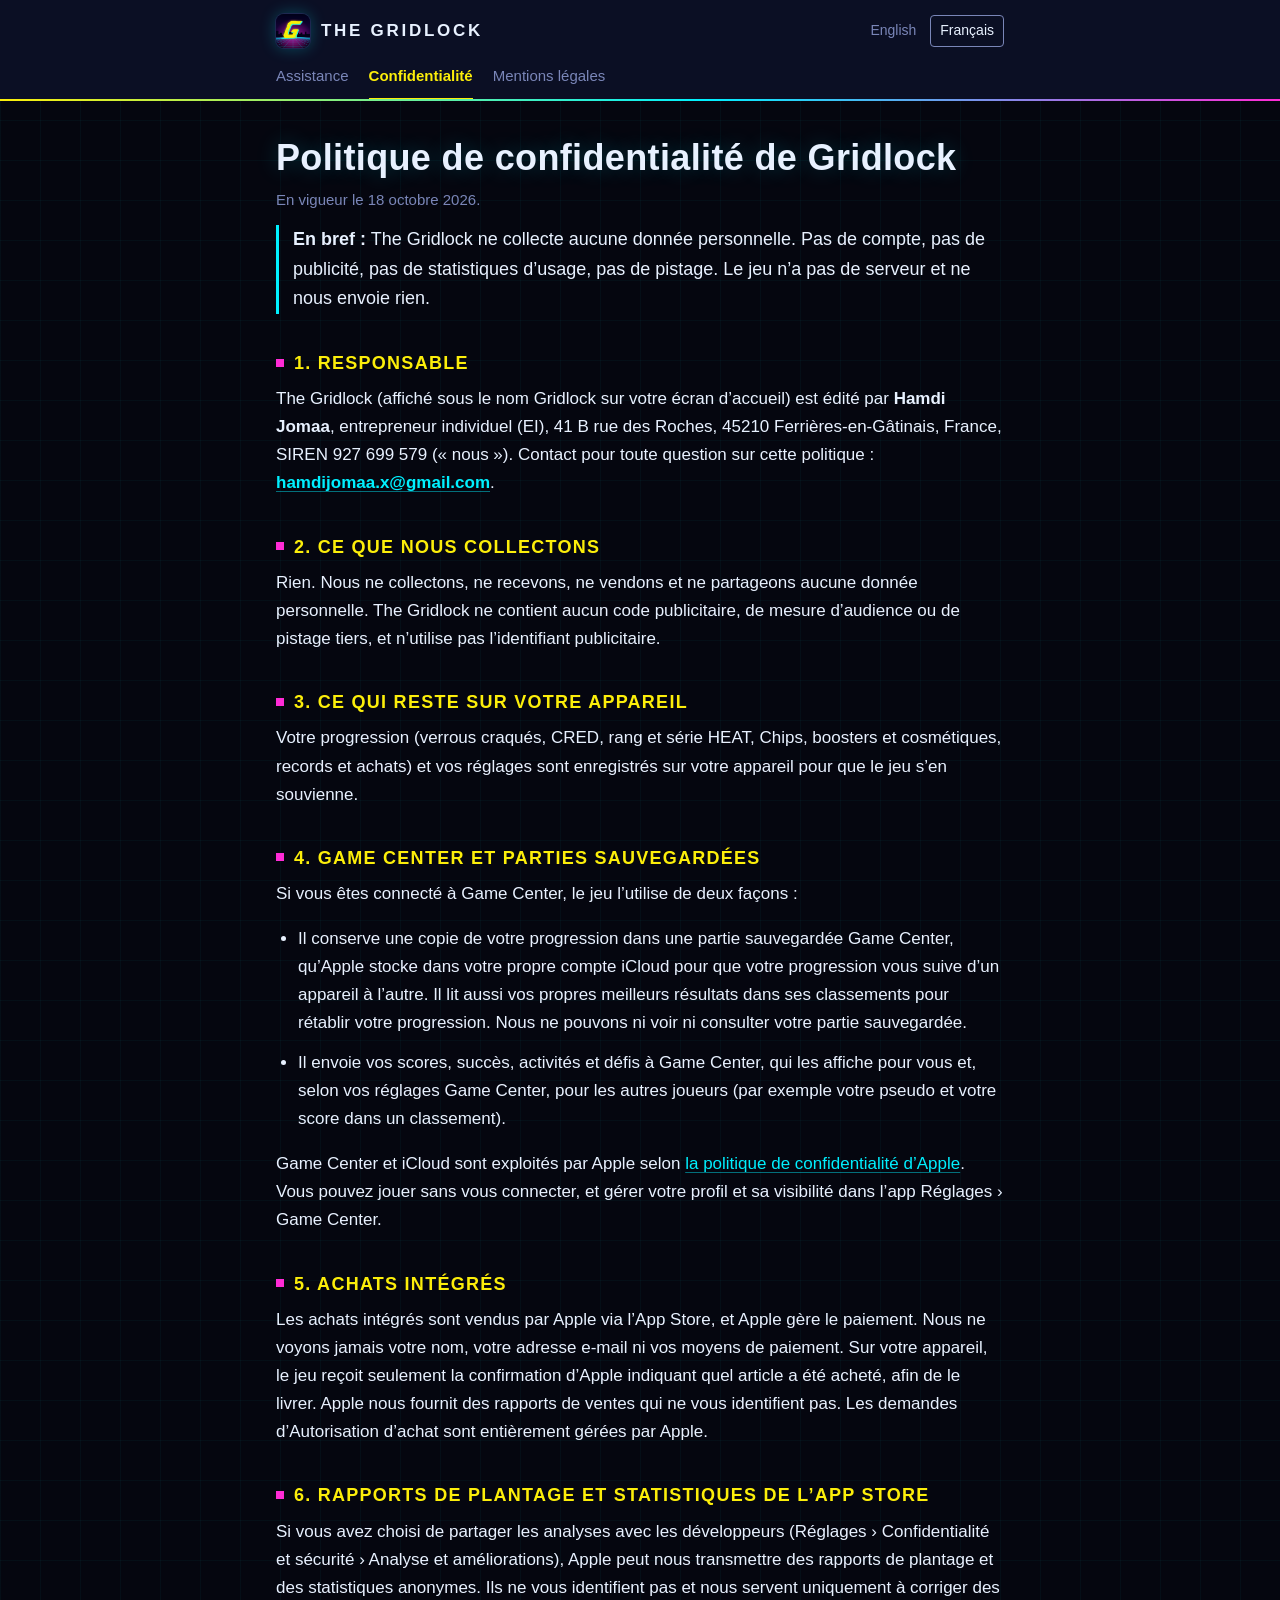
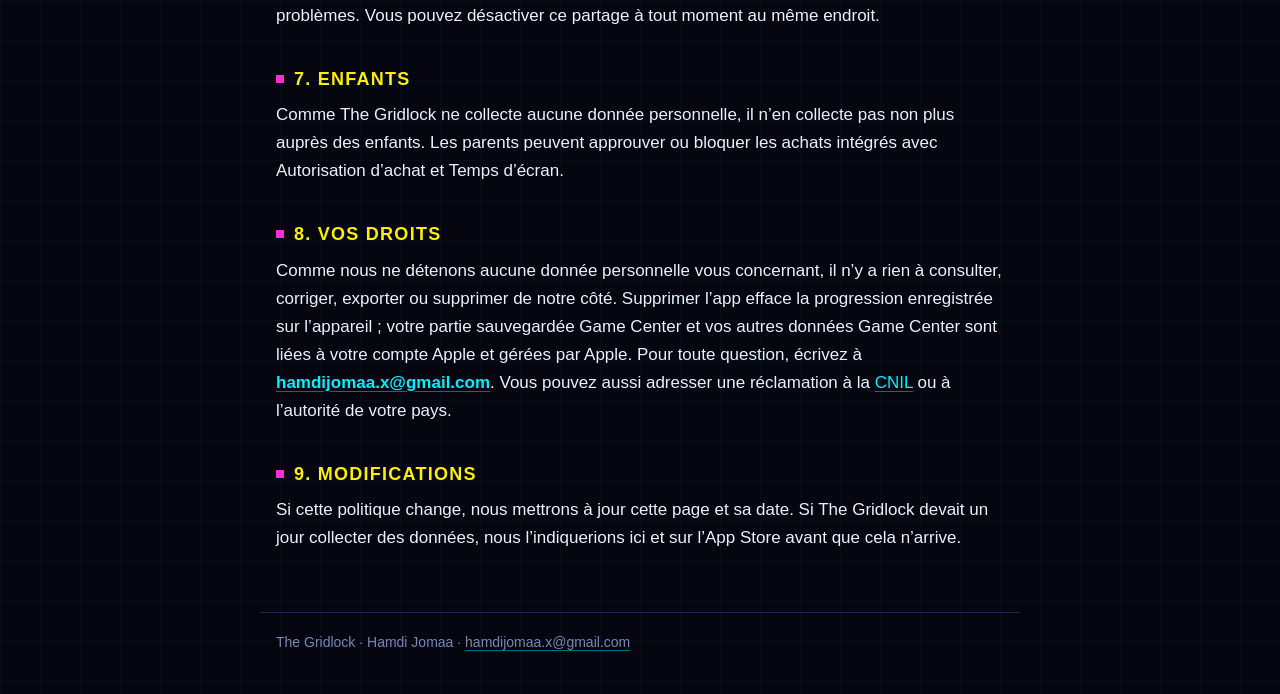
==== fr/privacy.html @ 792bec83 "Gridlock support, privacy policy and legal notice (EN/FR)" ====
<!doctype html>
<html lang="fr" dir="ltr">
<head>
<meta charset="utf-8">
<meta name="viewport" content="width=device-width, initial-scale=1">
<meta name="color-scheme" content="dark">
<meta name="theme-color" content="#0B0F24">
<title>Politique de confidentialité · The Gridlock</title>
<meta name="description" content="The Gridlock ne collecte aucune donnée personnelle : pas de compte, pas de publicité, pas de statistiques d’usage, pas de pistage et pas de serveur.">
<link rel="canonical" href="https://hamdij0maa.github.io/gridlock-legal/fr/privacy.html">
<link rel="alternate" hreflang="en" href="https://hamdij0maa.github.io/gridlock-legal/en/privacy.html">
<link rel="alternate" hreflang="fr" href="https://hamdij0maa.github.io/gridlock-legal/fr/privacy.html">
<link rel="alternate" hreflang="x-default" href="https://hamdij0maa.github.io/gridlock-legal/en/privacy.html">
<link rel="icon" href="../icon.png">
<link rel="stylesheet" href="../style.css">
</head>
<body>
<header>
<div class="bar"><a class="brand" href="support.html"><img src="../icon.png" alt="">The Gridlock</a>
<nav class="lang" aria-label="Language / Langue"><a href="../en/privacy.html" lang="en" hreflang="en">English</a><a href="../fr/privacy.html" lang="fr" hreflang="fr" aria-current="true">Français</a></nav></div>
<nav class="docs" aria-label="Pages"><a href="support.html">Assistance</a><a href="privacy.html" aria-current="page">Confidentialité</a><a href="legal-notice.html">Mentions légales</a></nav>
</header>
<main>
<h1 id="top">Politique de confidentialité de Gridlock</h1>
<p class="date">En vigueur le 18 octobre 2026.</p>
<p class="lead"><strong>En bref :</strong> The Gridlock ne collecte aucune donnée personnelle. Pas de compte, pas de publicité, pas de statistiques d’usage, pas de pistage. Le jeu n’a pas de serveur et ne nous envoie rien.</p>

<h2 id="1-who-is-responsible">1. Responsable</h2>
<p>The Gridlock (affiché sous le nom Gridlock sur votre écran d’accueil) est édité par <strong>Hamdi Jomaa</strong>, entrepreneur individuel (EI), 41 B rue des Roches, 45210 Ferrières-en-Gâtinais, France, SIREN 927 699 579 (« nous »). Contact pour toute question sur cette politique : <strong><a href="mailto:hamdijomaa.x@gmail.com">hamdijomaa.x@gmail.com</a></strong>.</p>

<h2 id="2-what-we-collect">2. Ce que nous collectons</h2>
<p>Rien. Nous ne collectons, ne recevons, ne vendons et ne partageons aucune donnée personnelle. The Gridlock ne contient aucun code publicitaire, de mesure d’audience ou de pistage tiers, et n’utilise pas l’identifiant publicitaire.</p>

<h2 id="3-on-your-device">3. Ce qui reste sur votre appareil</h2>
<p>Votre progression (verrous craqués, CRED, rang et série HEAT, Chips, boosters et cosmétiques, records et achats) et vos réglages sont enregistrés sur votre appareil pour que le jeu s’en souvienne.</p>

<h2 id="4-game-center">4. Game Center et parties sauvegardées</h2>
<p>Si vous êtes connecté à Game Center, le jeu l’utilise de deux façons :</p>
<ul>
<li>Il conserve une copie de votre progression dans une partie sauvegardée Game Center, qu’Apple stocke dans votre propre compte iCloud pour que votre progression vous suive d’un appareil à l’autre. Il lit aussi vos propres meilleurs résultats dans ses classements pour rétablir votre progression. Nous ne pouvons ni voir ni consulter votre partie sauvegardée.</li>
<li>Il envoie vos scores, succès, activités et défis à Game Center, qui les affiche pour vous et, selon vos réglages Game Center, pour les autres joueurs (par exemple votre pseudo et votre score dans un classement).</li>
</ul>
<p>Game Center et iCloud sont exploités par Apple selon <a href="https://www.apple.com/fr/legal/privacy/">la politique de confidentialité d’Apple</a>. Vous pouvez jouer sans vous connecter, et gérer votre profil et sa visibilité dans l’app Réglages › Game Center.</p>

<h2 id="5-purchases">5. Achats intégrés</h2>
<p>Les achats intégrés sont vendus par Apple via l’App Store, et Apple gère le paiement. Nous ne voyons jamais votre nom, votre adresse e-mail ni vos moyens de paiement. Sur votre appareil, le jeu reçoit seulement la confirmation d’Apple indiquant quel article a été acheté, afin de le livrer. Apple nous fournit des rapports de ventes qui ne vous identifient pas. Les demandes d’Autorisation d’achat sont entièrement gérées par Apple.</p>

<h2 id="6-crash-reports">6. Rapports de plantage et statistiques de l’App Store</h2>
<p>Si vous avez choisi de partager les analyses avec les développeurs (Réglages › Confidentialité et sécurité › Analyse et améliorations), Apple peut nous transmettre des rapports de plantage et des statistiques anonymes. Ils ne vous identifient pas et nous servent uniquement à corriger des problèmes. Vous pouvez désactiver ce partage à tout moment au même endroit.</p>

<h2 id="7-children">7. Enfants</h2>
<p>Comme The Gridlock ne collecte aucune donnée personnelle, il n’en collecte pas non plus auprès des enfants. Les parents peuvent approuver ou bloquer les achats intégrés avec Autorisation d’achat et Temps d’écran.</p>

<h2 id="8-your-rights">8. Vos droits</h2>
<p>Comme nous ne détenons aucune donnée personnelle vous concernant, il n’y a rien à consulter, corriger, exporter ou supprimer de notre côté. Supprimer l’app efface la progression enregistrée sur l’appareil ; votre partie sauvegardée Game Center et vos autres données Game Center sont liées à votre compte Apple et gérées par Apple. Pour toute question, écrivez à <strong><a href="mailto:hamdijomaa.x@gmail.com">hamdijomaa.x@gmail.com</a></strong>. Vous pouvez aussi adresser une réclamation à la <a href="https://www.cnil.fr">CNIL</a> ou à l’autorité de votre pays.</p>

<h2 id="9-changes">9. Modifications</h2>
<p>Si cette politique change, nous mettrons à jour cette page et sa date. Si The Gridlock devait un jour collecter des données, nous l’indiquerions ici et sur l’App Store avant que cela n’arrive.</p>
</main>
<footer>The Gridlock · Hamdi Jomaa · <a href="mailto:hamdijomaa.x@gmail.com">hamdijomaa.x@gmail.com</a></footer>
</body>
</html>
---- style.css ----
/* The Gridlock: support, privacy and legal pages. Dark-first, dependency-free. */
:root{color-scheme:dark;--bg:#05060F;--panel:#0B0F24;--panel2:#121939;--fg:#E8F1FF;--dim:#7A86B8;--line:#1E2750;--yellow:#FCEE0A;--cyan:#00F0FF;--magenta:#FF2BD6;--ink:#05060F}
*{box-sizing:border-box}
html{-webkit-text-size-adjust:100%;background:var(--bg)}
body{margin:0;min-height:100vh;color:var(--fg);background-color:var(--bg);
  background-image:linear-gradient(rgba(0,240,255,.035) 1px,transparent 1px),linear-gradient(90deg,rgba(0,240,255,.035) 1px,transparent 1px);background-size:40px 40px;
  font:17px/1.65 -apple-system,BlinkMacSystemFont,"SF Pro Text","Segoe UI",Roboto,"Helvetica Neue","Noto Sans",sans-serif}
::selection{background:var(--magenta);color:var(--ink)}
a{color:var(--cyan);text-decoration:underline;text-decoration-color:rgba(0,240,255,.45);text-underline-offset:3px}
a:hover{text-decoration-color:currentColor}
:focus-visible{outline:2px solid var(--yellow);outline-offset:3px;border-radius:3px}
strong{font-weight:700}

/* Header */
header{position:relative;background:var(--panel);border-bottom:1px solid var(--line)}
header::after{content:"";position:absolute;left:0;right:0;bottom:-1px;height:2px;background:linear-gradient(90deg,var(--yellow),var(--cyan) 55%,var(--magenta))}
.bar{max-width:760px;margin:0 auto;padding:14px 16px 10px;display:flex;flex-wrap:wrap;gap:8px 16px;align-items:center;justify-content:space-between}
.brand{display:inline-flex;align-items:center;gap:11px;color:var(--fg);font-weight:800;letter-spacing:.16em;text-transform:uppercase;text-decoration:none}
.brand img{width:34px;height:34px;border-radius:8px;box-shadow:0 0 0 1px var(--line),0 0 16px rgba(0,240,255,.28)}
nav.lang{display:flex;gap:4px;font-size:14px}
nav.lang a{color:var(--dim);text-decoration:none;padding:3px 9px;border:1px solid transparent;border-radius:4px}
nav.lang a:hover{color:var(--fg);border-color:var(--dim)}
nav.lang a[aria-current]{color:var(--fg);border-color:var(--dim)}
nav.docs{max-width:760px;margin:0 auto;padding:0 16px;display:flex;flex-wrap:wrap;gap:0 20px;font-size:15px}
nav.docs a{color:var(--dim);text-decoration:none;padding:6px 0 9px;border-bottom:2px solid transparent}
nav.docs a:hover{color:var(--fg)}
nav.docs a[aria-current]{color:var(--yellow);font-weight:700;border-bottom-color:var(--yellow)}

/* Content */
main{max-width:760px;margin:0 auto;padding:28px 16px 48px;overflow-wrap:anywhere}
h1{font-size:clamp(28px,6vw,36px);line-height:1.15;margin:8px 0 10px;letter-spacing:.01em;text-shadow:0 0 22px rgba(0,240,255,.22)}
h2{font-size:18px;line-height:1.3;margin:38px 0 10px;color:var(--yellow);text-transform:uppercase;letter-spacing:.07em}
h2::before{content:"";display:inline-block;width:8px;height:8px;margin-inline-end:10px;vertical-align:.12em;background:var(--magenta)}
h3{font-size:17px;line-height:1.35;margin:24px 0 6px}
p,li,dd{margin:0 0 12px}
ul,ol{padding-inline-start:22px}
.lead{font-size:18px;padding-inline-start:14px;border-inline-start:3px solid var(--cyan)}
.date{color:var(--dim);font-size:15px}
.toc{font-size:15px;color:var(--dim)}
dl{margin:10px 0 16px}
dt{font-weight:700;color:var(--cyan);margin-top:10px}
dd{margin-inline-start:0;padding-inline-start:14px;border-inline-start:1px solid var(--line)}
kbd{font:600 .82em ui-monospace,SFMono-Regular,Menlo,Consolas,monospace;padding:1px 6px;border:1px solid var(--dim);border-bottom-width:2px;border-radius:4px;background:var(--panel);white-space:nowrap}
code{font-family:ui-monospace,SFMono-Regular,Menlo,Consolas,monospace;font-size:.88em;background:var(--panel);padding:1px 5px;border-radius:4px}
hr{border:0;border-top:1px solid var(--line);margin:28px 0}
.table{overflow-x:auto;overflow-wrap:normal;margin:12px 0 18px;border:1px solid var(--line);border-radius:6px;background:var(--panel)}
table{border-collapse:collapse;width:100%;font-size:15px;line-height:1.45}
th,td{text-align:start;vertical-align:top;padding:9px 11px;border-bottom:1px solid var(--line)}
tr:last-child td{border-bottom:0}
th{background:var(--panel2);color:var(--cyan);font-weight:700;font-size:13px;text-transform:uppercase;letter-spacing:.06em}
td:first-child{font-weight:600}
td:nth-child(2){white-space:nowrap}
.note{color:var(--dim);font-size:15px}
.store{display:inline-block;margin:10px 0 4px;padding:11px 20px;background:var(--yellow);color:var(--ink);font-weight:800;letter-spacing:.06em;text-transform:uppercase;text-decoration:none;font-size:15px;
  clip-path:polygon(12px 0,100% 0,100% calc(100% - 12px),calc(100% - 12px) 100%,0 100%,0 12px)}
.store:hover{background:var(--cyan)}
.store:focus-visible{clip-path:none;outline-offset:2px}

/* Hub pages */
ul.langs{list-style:none;padding:0;display:grid;grid-template-columns:repeat(auto-fill,minmax(180px,1fr));gap:10px}
ul.langs a{display:block;padding:12px 14px;border:1px solid var(--line);border-radius:6px;background:var(--panel);color:var(--fg);text-decoration:none;font-weight:600}
ul.langs a:hover{border-color:var(--cyan);color:var(--cyan)}

footer{max-width:760px;margin:0 auto;padding:18px 16px 40px;border-top:1px solid var(--line);color:var(--dim);font-size:14px}
footer a{color:var(--dim)}
footer a:hover{color:var(--fg)}

@media (forced-colors:active){h2::before,header::after{display:none}.store{clip-path:none;border:1px solid}}
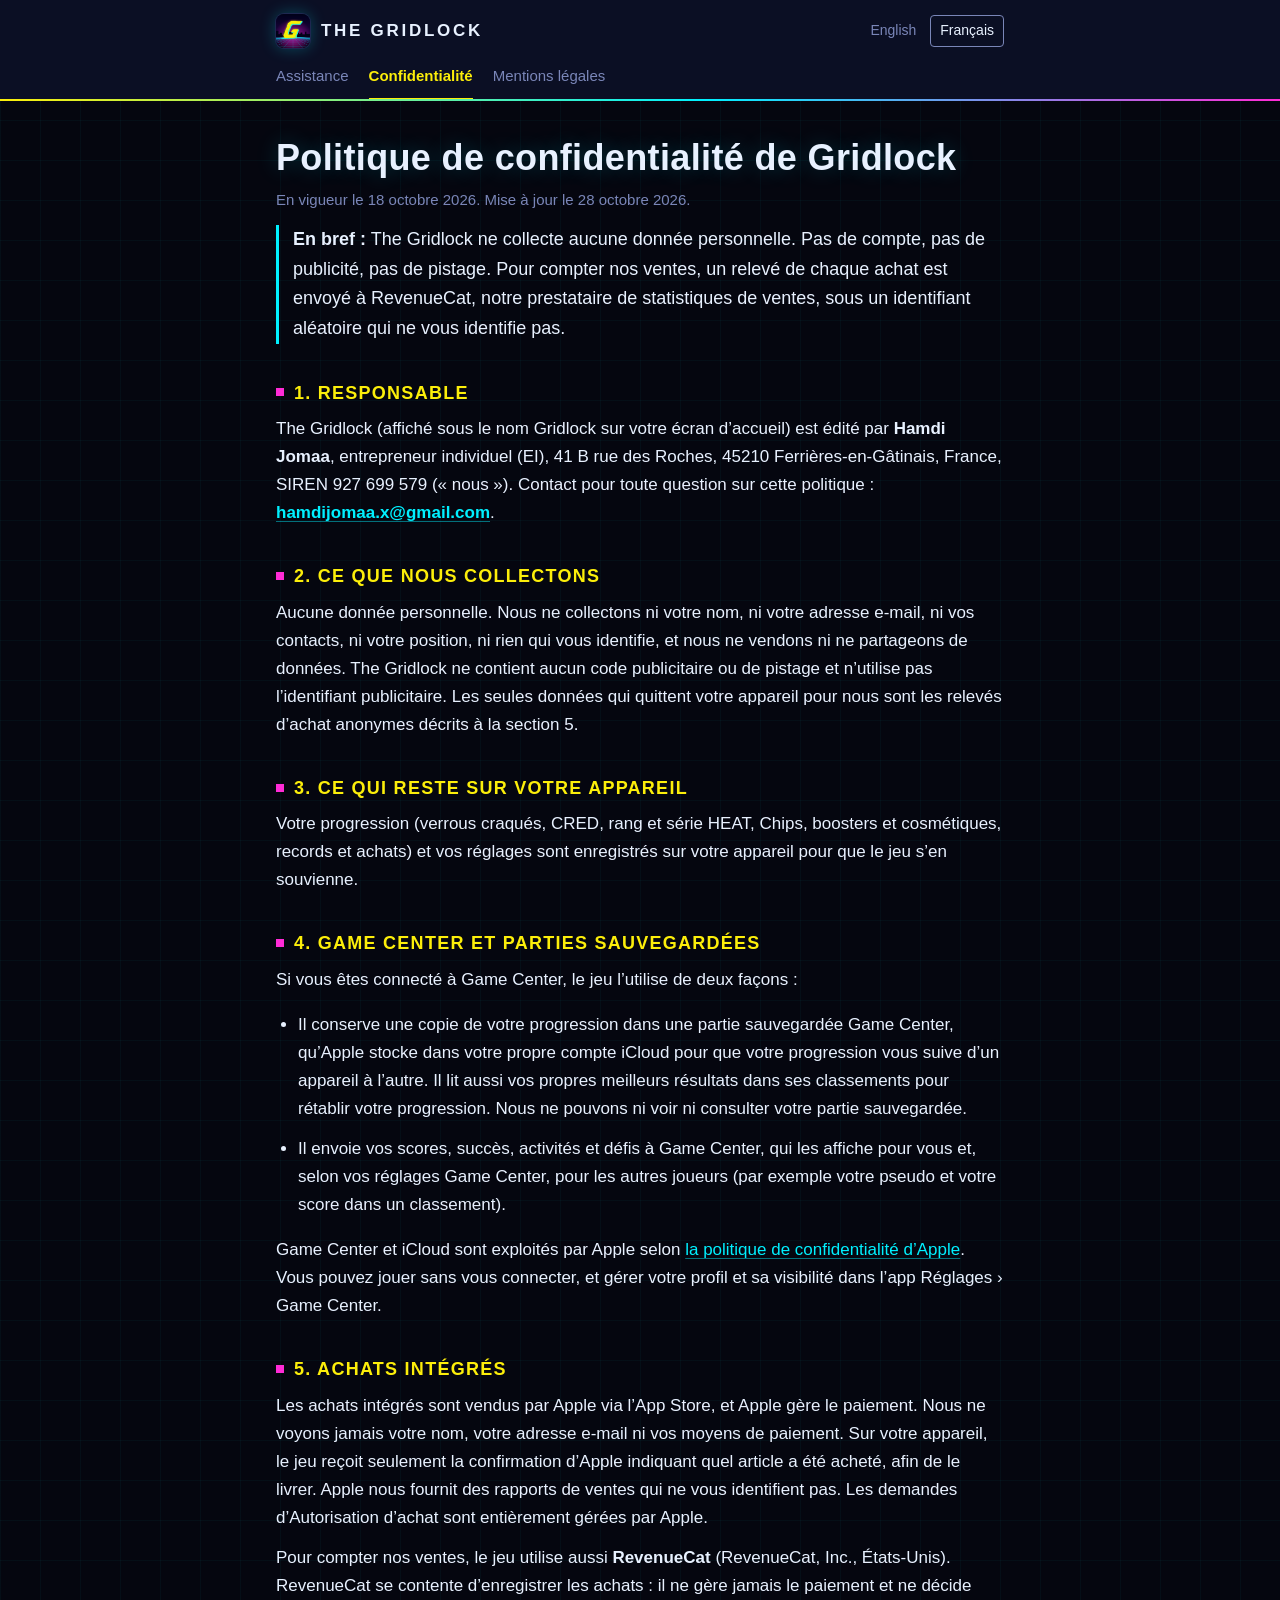
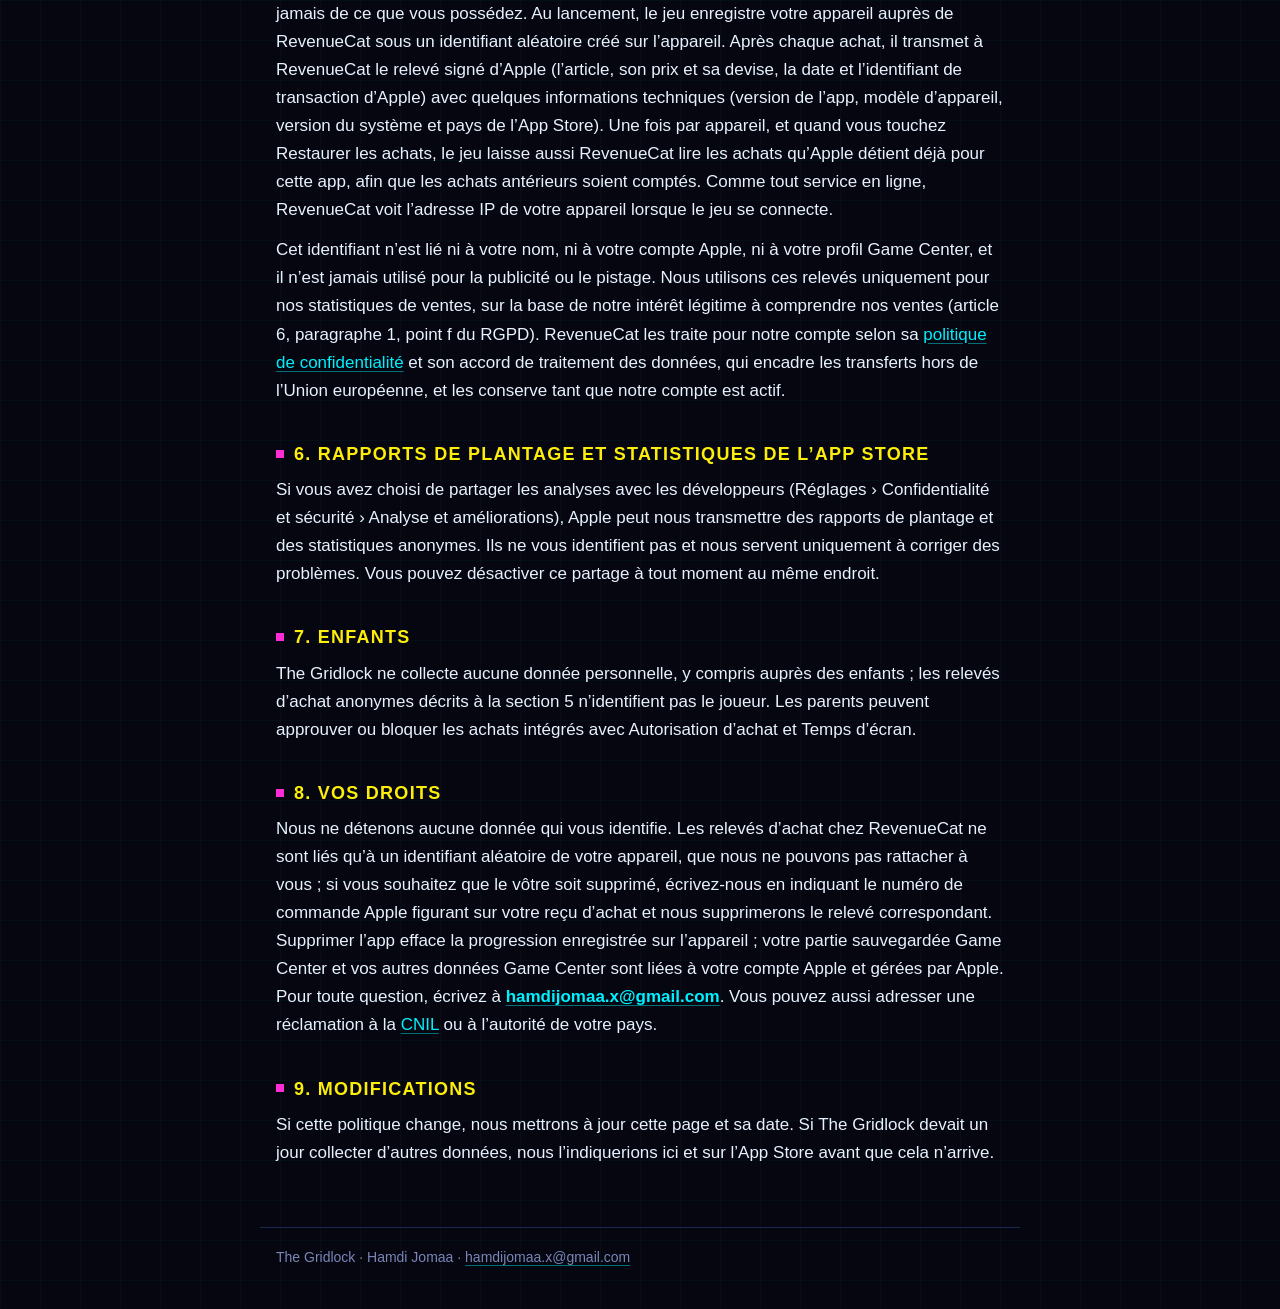
==== commit 52045f01: "Privacy policy: purchases counted anonymously with RevenueCat (EN/FR)" ====
--- a/fr/privacy.html
+++ b/fr/privacy.html
@@ -6,7 +6,7 @@
 <meta name="color-scheme" content="dark">
 <meta name="theme-color" content="#0B0F24">
 <title>Politique de confidentialité · The Gridlock</title>
-<meta name="description" content="The Gridlock ne collecte aucune donnée personnelle : pas de compte, pas de publicité, pas de statistiques d’usage, pas de pistage et pas de serveur.">
+<meta name="description" content="The Gridlock ne collecte aucune donnée personnelle : pas de compte, pas de publicité, pas de pistage. Les achats sont comptés anonymement avec RevenueCat.">
 <link rel="canonical" href="https://hamdij0maa.github.io/gridlock-legal/fr/privacy.html">
 <link rel="alternate" hreflang="en" href="https://hamdij0maa.github.io/gridlock-legal/en/privacy.html">
 <link rel="alternate" hreflang="fr" href="https://hamdij0maa.github.io/gridlock-legal/fr/privacy.html">
@@ -22,14 +22,14 @@
 </header>
 <main>
 <h1 id="top">Politique de confidentialité de Gridlock</h1>
-<p class="date">En vigueur le 18 octobre 2026.</p>
-<p class="lead"><strong>En bref :</strong> The Gridlock ne collecte aucune donnée personnelle. Pas de compte, pas de publicité, pas de statistiques d’usage, pas de pistage. Le jeu n’a pas de serveur et ne nous envoie rien.</p>
+<p class="date">En vigueur le 18 octobre 2026. Mise à jour le 28 octobre 2026.</p>
+<p class="lead"><strong>En bref :</strong> The Gridlock ne collecte aucune donnée personnelle. Pas de compte, pas de publicité, pas de pistage. Pour compter nos ventes, un relevé de chaque achat est envoyé à RevenueCat, notre prestataire de statistiques de ventes, sous un identifiant aléatoire qui ne vous identifie pas.</p>
 
 <h2 id="1-who-is-responsible">1. Responsable</h2>
 <p>The Gridlock (affiché sous le nom Gridlock sur votre écran d’accueil) est édité par <strong>Hamdi Jomaa</strong>, entrepreneur individuel (EI), 41 B rue des Roches, 45210 Ferrières-en-Gâtinais, France, SIREN 927 699 579 (« nous »). Contact pour toute question sur cette politique : <strong><a href="mailto:hamdijomaa.x@gmail.com">hamdijomaa.x@gmail.com</a></strong>.</p>
 
 <h2 id="2-what-we-collect">2. Ce que nous collectons</h2>
-<p>Rien. Nous ne collectons, ne recevons, ne vendons et ne partageons aucune donnée personnelle. The Gridlock ne contient aucun code publicitaire, de mesure d’audience ou de pistage tiers, et n’utilise pas l’identifiant publicitaire.</p>
+<p>Aucune donnée personnelle. Nous ne collectons ni votre nom, ni votre adresse e-mail, ni vos contacts, ni votre position, ni rien qui vous identifie, et nous ne vendons ni ne partageons de données. The Gridlock ne contient aucun code publicitaire ou de pistage et n’utilise pas l’identifiant publicitaire. Les seules données qui quittent votre appareil pour nous sont les relevés d’achat anonymes décrits à la section 5.</p>
 
 <h2 id="3-on-your-device">3. Ce qui reste sur votre appareil</h2>
 <p>Votre progression (verrous craqués, CRED, rang et série HEAT, Chips, boosters et cosmétiques, records et achats) et vos réglages sont enregistrés sur votre appareil pour que le jeu s’en souvienne.</p>
@@ -44,18 +44,20 @@
 
 <h2 id="5-purchases">5. Achats intégrés</h2>
 <p>Les achats intégrés sont vendus par Apple via l’App Store, et Apple gère le paiement. Nous ne voyons jamais votre nom, votre adresse e-mail ni vos moyens de paiement. Sur votre appareil, le jeu reçoit seulement la confirmation d’Apple indiquant quel article a été acheté, afin de le livrer. Apple nous fournit des rapports de ventes qui ne vous identifient pas. Les demandes d’Autorisation d’achat sont entièrement gérées par Apple.</p>
+<p>Pour compter nos ventes, le jeu utilise aussi <strong>RevenueCat</strong> (RevenueCat, Inc., États-Unis). RevenueCat se contente d’enregistrer les achats : il ne gère jamais le paiement et ne décide jamais de ce que vous possédez. Au lancement, le jeu enregistre votre appareil auprès de RevenueCat sous un identifiant aléatoire créé sur l’appareil. Après chaque achat, il transmet à RevenueCat le relevé signé d’Apple (l’article, son prix et sa devise, la date et l’identifiant de transaction d’Apple) avec quelques informations techniques (version de l’app, modèle d’appareil, version du système et pays de l’App Store). Une fois par appareil, et quand vous touchez Restaurer les achats, le jeu laisse aussi RevenueCat lire les achats qu’Apple détient déjà pour cette app, afin que les achats antérieurs soient comptés. Comme tout service en ligne, RevenueCat voit l’adresse IP de votre appareil lorsque le jeu se connecte.</p>
+<p>Cet identifiant n’est lié ni à votre nom, ni à votre compte Apple, ni à votre profil Game Center, et il n’est jamais utilisé pour la publicité ou le pistage. Nous utilisons ces relevés uniquement pour nos statistiques de ventes, sur la base de notre intérêt légitime à comprendre nos ventes (article 6, paragraphe 1, point f du RGPD). RevenueCat les traite pour notre compte selon sa <a href="https://www.revenuecat.com/privacy">politique de confidentialité</a> et son accord de traitement des données, qui encadre les transferts hors de l’Union européenne, et les conserve tant que notre compte est actif.</p>
 
 <h2 id="6-crash-reports">6. Rapports de plantage et statistiques de l’App Store</h2>
 <p>Si vous avez choisi de partager les analyses avec les développeurs (Réglages › Confidentialité et sécurité › Analyse et améliorations), Apple peut nous transmettre des rapports de plantage et des statistiques anonymes. Ils ne vous identifient pas et nous servent uniquement à corriger des problèmes. Vous pouvez désactiver ce partage à tout moment au même endroit.</p>
 
 <h2 id="7-children">7. Enfants</h2>
-<p>Comme The Gridlock ne collecte aucune donnée personnelle, il n’en collecte pas non plus auprès des enfants. Les parents peuvent approuver ou bloquer les achats intégrés avec Autorisation d’achat et Temps d’écran.</p>
+<p>The Gridlock ne collecte aucune donnée personnelle, y compris auprès des enfants ; les relevés d’achat anonymes décrits à la section 5 n’identifient pas le joueur. Les parents peuvent approuver ou bloquer les achats intégrés avec Autorisation d’achat et Temps d’écran.</p>
 
 <h2 id="8-your-rights">8. Vos droits</h2>
-<p>Comme nous ne détenons aucune donnée personnelle vous concernant, il n’y a rien à consulter, corriger, exporter ou supprimer de notre côté. Supprimer l’app efface la progression enregistrée sur l’appareil ; votre partie sauvegardée Game Center et vos autres données Game Center sont liées à votre compte Apple et gérées par Apple. Pour toute question, écrivez à <strong><a href="mailto:hamdijomaa.x@gmail.com">hamdijomaa.x@gmail.com</a></strong>. Vous pouvez aussi adresser une réclamation à la <a href="https://www.cnil.fr">CNIL</a> ou à l’autorité de votre pays.</p>
+<p>Nous ne détenons aucune donnée qui vous identifie. Les relevés d’achat chez RevenueCat ne sont liés qu’à un identifiant aléatoire de votre appareil, que nous ne pouvons pas rattacher à vous ; si vous souhaitez que le vôtre soit supprimé, écrivez-nous en indiquant le numéro de commande Apple figurant sur votre reçu d’achat et nous supprimerons le relevé correspondant. Supprimer l’app efface la progression enregistrée sur l’appareil ; votre partie sauvegardée Game Center et vos autres données Game Center sont liées à votre compte Apple et gérées par Apple. Pour toute question, écrivez à <strong><a href="mailto:hamdijomaa.x@gmail.com">hamdijomaa.x@gmail.com</a></strong>. Vous pouvez aussi adresser une réclamation à la <a href="https://www.cnil.fr">CNIL</a> ou à l’autorité de votre pays.</p>
 
 <h2 id="9-changes">9. Modifications</h2>
-<p>Si cette politique change, nous mettrons à jour cette page et sa date. Si The Gridlock devait un jour collecter des données, nous l’indiquerions ici et sur l’App Store avant que cela n’arrive.</p>
+<p>Si cette politique change, nous mettrons à jour cette page et sa date. Si The Gridlock devait un jour collecter d’autres données, nous l’indiquerions ici et sur l’App Store avant que cela n’arrive.</p>
 </main>
 <footer>The Gridlock · Hamdi Jomaa · <a href="mailto:hamdijomaa.x@gmail.com">hamdijomaa.x@gmail.com</a></footer>
 </body>
